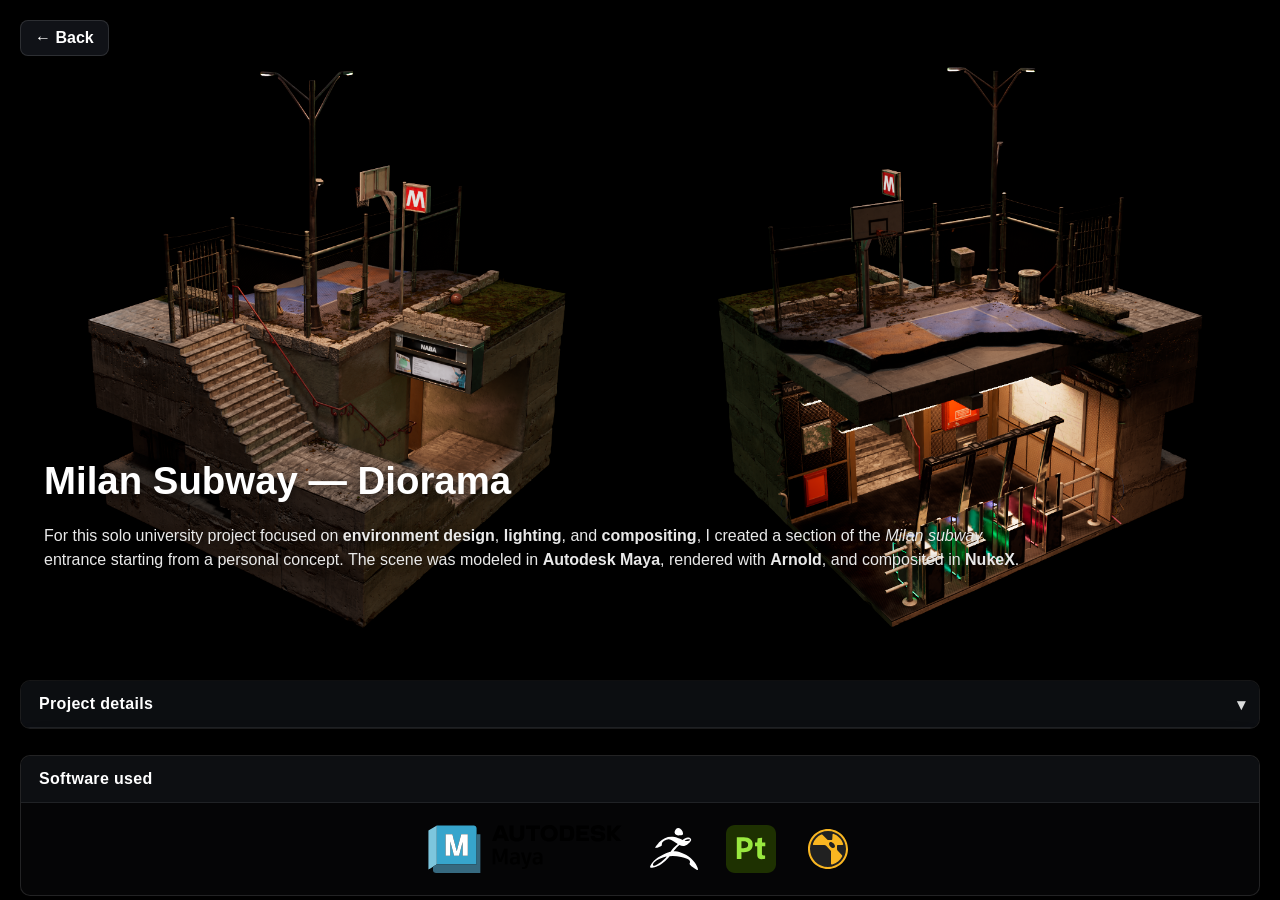
==== projects/metro/index.html @ 5e773b3a "Initial Upload" ====
<!DOCTYPE html>
<html lang="en">
<head>
<meta charset="UTF-8" />
<meta name="viewport" content="width=device-width,initial-scale=1" />
<title>Milan Subway – Diorama</title>
<style>
 html,body{height:100%}
  body{
    margin:0; color:#fff; font-family: Arial, sans-serif;
    display:flex; justify-content:center;
    background:#000;
  }

  .subtitle {
    font-size: 0.9em;        /* testo più piccolo */
    color: #777;             /* colore più tenue */
    margin-top: -5px;        /* avvicina al titolo */
    margin-bottom: 15px;     /* spazio sotto */
    font-style: italic;      /* facoltativo, corsivo */
  }

  /* ===== BACKGROUND IMAGE ===== */
  .bg-img{
    position:fixed; inset:0; z-index:-2;
    background:url('images/background.png') center/cover no-repeat;
    filter: brightness(1);
  }
  .bg-overlay{
    position:fixed; inset:0; z-index:-1;
    background:rgba(0,0,0,0.35);
  }

  /* ===== CONTAINER ===== */
  .container{
    width:100%; max-width:1280px; padding:0 20px 80px;
    background: transparent;
  }

  /* ===== HERO ===== */
  .hero{ position:relative; margin:32px 0 28px; overflow:visible; }
  .hero-media{ position:relative; }
  .hero-media img{
    width:100%; height:auto; display:block;
    /* drop-shadow che rispetta la trasparenza del PNG */
    filter: drop-shadow(0 30px 60px rgba(0,0,0,.75)) drop-shadow(0 8px 20px rgba(0,0,0,.55));
    border-radius: 8px;
  }
  .hero-overlay{
    position:absolute; inset:0;
    display:flex; flex-direction:column; justify-content:flex-end; gap:16px;
    padding:28px 24px 80px;
    pointer-events:none;
  }
  .main-title{
    margin:0 0 6px; font-size:2.4rem; line-height:1.1;
    text-shadow:0 2px 10px rgba(0,0,0,.6);
  }
  .intro{
    max-width:980px; margin:0;
    font-size:1rem; line-height:1.5;
    color:#e9e9e9; text-shadow:0 2px 8px rgba(0,0,0,.55);
  }

  /* ===== BACK BUTTON ===== */
  .back-btn{
    position:fixed; top:20px; left:20px; z-index:10;
    font-size:16px; font-weight:600; color:#fff;
    background:rgba(18,20,26,.92); padding:8px 14px; border-radius:8px;
    border:1px solid rgba(255,255,255,.12); text-decoration:none;
    box-shadow:0 4px 14px rgba(0,0,0,.35);
    transition:background .2s ease, color .2s ease;
  }
  .back-btn:hover{ background:#9ee7ff; color:#0b0c10; }

  /* Media entro il contenitore */
  *, *::before, *::after { box-sizing: border-box; }
  img, video, canvas, svg { max-width: 100%; height: auto; display: block; }

  /* Fai andare i media alla larghezza del foglio (container) */
  .figure { width: 100%; max-width: none; margin: 0; }
  .figure img { width: 100%; height: auto; }

  


  /* ===== PROJECT DETAILS ===== */
  .pd{
    margin: 28px 0 0;
    border:1px solid rgba(255,255,255,.12);
    border-radius: 10px;
    background: rgba(12,12,14,.45);
    overflow: hidden;
    box-shadow: 0 20px 50px rgba(0,0,0,.35);
  }
  .pd > summary{
    list-style: none;
    cursor: pointer;
    padding: 14px 18px;
    font-weight: 700;
    letter-spacing: .02em;
    background: rgba(18,20,26,.65);
    border-bottom:1px solid rgba(255,255,255,.08);
    position: relative;
  }
  .pd > summary::-webkit-details-marker{ display:none; }
  .pd > summary:after{
    content:"▾";
    position:absolute; right:14px; top:50%; transform:translateY(-50%);
    opacity:.85;
  }
  .pd[open] > summary:after{ content:"▴"; }
  .pd-content{ padding: 18px; display: grid; gap: 26px; }

  .pd-section h3{
    margin: 0 0 10px; font-size: 1.15rem;
    text-shadow:0 2px 8px rgba(0,0,0,.45);
  }
  .caption{
    margin:.35rem 0 0; font-size:.9rem; color:#d7d7da; opacity:.9;
  }

  /* ===== Before/After verticale (immagini SOVRAPPOSTE e FERME) ===== */
  .ba-wrap{
    --cut: 50%; /* percentuale da sinistra (0% = sopra tutta nascosta; 100% = tutta visibile) */
    position: relative;
    width: 100%;
    aspect-ratio: auto;
    border-radius: 8px;
    overflow: hidden;
    border:1px solid rgba(255,255,255,.12);
    box-shadow: 0 20px 50px rgba(0,0,0,.35);
    background:#000;
    touch-action: none; /* evita scroll mentre trascini su mobile */
    max-width: none; margin-inline: 0; /* Se vuoi limitare lo slider a 960px */
  }
  /* Immagini ferme, full-bleed, sovrapposte */
  .ba-img{
    position:absolute; inset:0;
    width:100%; height:100%;
    object-fit:cover; object-position:center;
  }
  /* Pannello superiore tagliato: mostra solo a destra della linea */
  .ba-top{
    position:absolute; inset:0;
    clip-path: polygon(var(--cut) 0, 100% 0, 100% 100%, var(--cut) 100%);
  }
  /* Linea/handle = SLIDER */
  .ba-handle{
    position:absolute; top:0; bottom:0; left:var(--cut);
    /* area cliccabile più larga, linea al centro */
    width: 28px; margin-left: -14px;
    cursor: col-resize; z-index:3;
  }
  /* linea visiva al centro dell’area cliccabile */
  .ba-handle::before{
    content:""; position:absolute; top:0; bottom:0; left:50%;
    transform: translateX(-50%);
    width:2px; background: #41ffb3;
    box-shadow: 0 0 10px #149964;
  }
  /* piccoli “grip” per feedback (opzionale) */
  .ba-handle::after{
    content:""; position:absolute; top:50%; left:50%;
    transform: translate(-50%,-50%);
    width:22px; height:22px; border-radius:50%;
    background: #149964;
    border:1px solid #41ffb3;
    box-shadow: 0 0 14px #41ffb3;
    pointer-events: none;
  }

  /* Video NON croppato, full-width del foglio */
  .video-wrap{
    position: relative;
    width: 100%;
    /* rimuovo l'aspect-ratio fisso */
    aspect-ratio: auto;             /* <-- override del 16/9 */
    border-radius: 8px;
    overflow: hidden;
    border:1px solid rgba(255,255,255,.12);
    box-shadow: 0 20px 50px rgba(0,0,0,.35);
    background:#000;
  }

  .video-wrap video{
    /* niente absolute, niente inset, niente height:100% */
    position: static;
    display: block;
    width: 100%;      /* = larghezza foglio (container) */
    height: auto;     /* mantiene il ratio reale, nessun crop */
    object-fit: contain; /* (ridondante con height:auto, ma ok) */
    background:#000;  /* bande pulite se serve */
  }

  .divider{ width:100%; height:1px; background: rgba(255,255,255,.12); margin: 28px 0; }

  /* ——— Box statico stile "Project details" ——— */
  .pd-box{
    margin: 26px 0 80px;
    border:1px solid rgba(255,255,255,.12);
    border-radius:10px;
    background: rgba(12,12,14,.45);
    overflow:hidden;
    box-shadow:0 20px 50px rgba(0,0,0,.35);
    backdrop-filter: blur(4px);
  }
  .pd-box-header h3{
    padding:14px 18px;
    font-size: 1rem;
    font-weight:700;
    letter-spacing:.02em;
    background: rgba(18,20,26,.65);
    border-bottom:1px solid rgba(255,255,255,.08);
  }
  .pd-box-content{
    padding:18px;
  }

  /* ——— Loghi centrati, nessun effetto ——— */
  .software-logos{
    display:flex; justify-content:center; align-items:center;
    gap:28px; flex-wrap:wrap; padding:4px 0;
  }
  .software-logos img{
    height:48px; width:auto; display:block;
    border:0; box-shadow:none; background:transparent;
    filter:none; transition:none; user-select:none; -webkit-user-drag:none;
  }

</style>
</head>
<body>

<a href="../../portfolio.html" class="back-btn">← Back</a>

<div class="container">
  <!-- HERO -->
  <header class="hero" id="hero">
    <div class="hero-media">
      <!-- Header image (orizzontale, con ombra aderente) -->
      <img src="images/header-image.png" alt="Milan Metro – Diorama header image" />
    </div>

    <!-- Overlay testi -->
    <div class="hero-overlay">
      <h1 class="main-title">Milan Subway — Diorama</h1>
      <p class="intro">
        For this solo university project focused on <strong>environment design</strong>, <strong>lighting</strong>, and <strong>compositing</strong>, I created a section of the <em>Milan subway</em> entrance starting from a personal concept.
        The scene was modeled in <strong>Autodesk Maya</strong>, rendered with <strong>Arnold</strong>, and composited in <strong>NukeX</strong>.
      </p>

    </div>
  </header>
  <!-- PROJECT DETAILS (chiuso di default) -->
  <details class="pd">
     <summary>Project details</summary>
    <div class="pd-content">

      <!-- Concept & References -->
      <section class="pd-section" id="concept & references">
         <h3>References</h3>
         <figure class="figure">
         <img src="images/reference.png">
        </figure>
      </section>

      <div class="divider"></div>

      <!-- Turntable -->
      <section class="pd-section" id="turntable">
        <h3>Turntable (360°)</h3>
        <p class="subtitle">
          Stages shown (in order): AO → Wireframe + AO → Beauty → Comp.
        </p>
        <div class="video-wrap">
          <!-- <video src="images/turntable.mp4" controls preload="metadata"></video> -->
          <video src="images/turntable.mp4" controls preload="metadata"></video>
        </div>
      </section>

    </div>
  </details> <!-- fine Project details -->
  

  <!-- (Qui potrai aggiungere altre sezioni come References, Blockout, Assets, ecc.) -->
  <div class="divider-full"></div>

  <section class="pd-box" id="software" role="region" aria-labelledby="software-title">
      <div class="pd-box-header">
        <h3 id="software-title" style="margin:0;">Software used</h3>
      </div>
      <div class="pd-box-content">
        <div class="software-logos">
          <img src="images/logos/maya.svg" alt="Autodesk Maya">
          <img src="images/logos/zbrush.svg" alt="Maxon ZBrush" style="filter: brightness(0) invert(1);">
          <img src="images/logos/substance.svg" alt="Substance Painter">
          <img src="images/logos/nuke.svg" alt="Nuke X">
          <!-- aggiungi altri loghi se vuoi -->
        </div>
      </div>
    </section>

  </div>

  <script>
    // Slider = la linea (handle). Immagini ferme; cambiamo solo il "taglio" con --cut.
    document.querySelectorAll('[data-ba]').forEach((wrap)=>{
      const topPanel = wrap.querySelector('.ba-top');
      const handle   = wrap.querySelector('.ba-handle');

      let cut = 50; // 0..100
      const apply = () => {
        wrap.style.setProperty('--cut', cut + '%');
        handle.setAttribute('aria-valuenow', String(Math.round(cut)));
      };
      apply();

      // Funzione per aggiornare il cut in base a una X
      const setFromClientX = (clientX) => {
        const rect = wrap.getBoundingClientRect();
        let pct = ((clientX - rect.left) / rect.width) * 100;
        pct = Math.max(0, Math.min(100, pct));
        cut = pct;
        apply();
      };

      // Pointer Events (mouse + touch + pen)
      let dragging = false;

      handle.addEventListener('pointerdown', (e)=>{
        dragging = true;
        handle.setPointerCapture(e.pointerId);
        setFromClientX(e.clientX);
        e.preventDefault();
      });

      handle.addEventListener('pointermove', (e)=>{
        if(!dragging) return;
        setFromClientX(e.clientX);
        e.preventDefault();
      });

      const endDrag = (e)=>{
        if(!dragging) return;
        dragging = false;
        try { handle.releasePointerCapture(e.pointerId); } catch {}
      };
      handle.addEventListener('pointerup', endDrag);
      handle.addEventListener('pointercancel', endDrag);
      document.addEventListener('pointerup', endDrag); // safety fuori area

      const probeImg = wrap.querySelector('.ba-top img') || wrap.querySelector('img');
      const setAR = ()=>{
        if (probeImg.naturalWidth && probeImg.naturalHeight) {
          wrap.style.aspectRatio = `${probeImg.naturalWidth} / ${probeImg.naturalHeight}`;
        }
      };
      if (probeImg.complete) setAR();
      else probeImg.addEventListener('load', setAR);
    });
  </script>
</body>
</html>
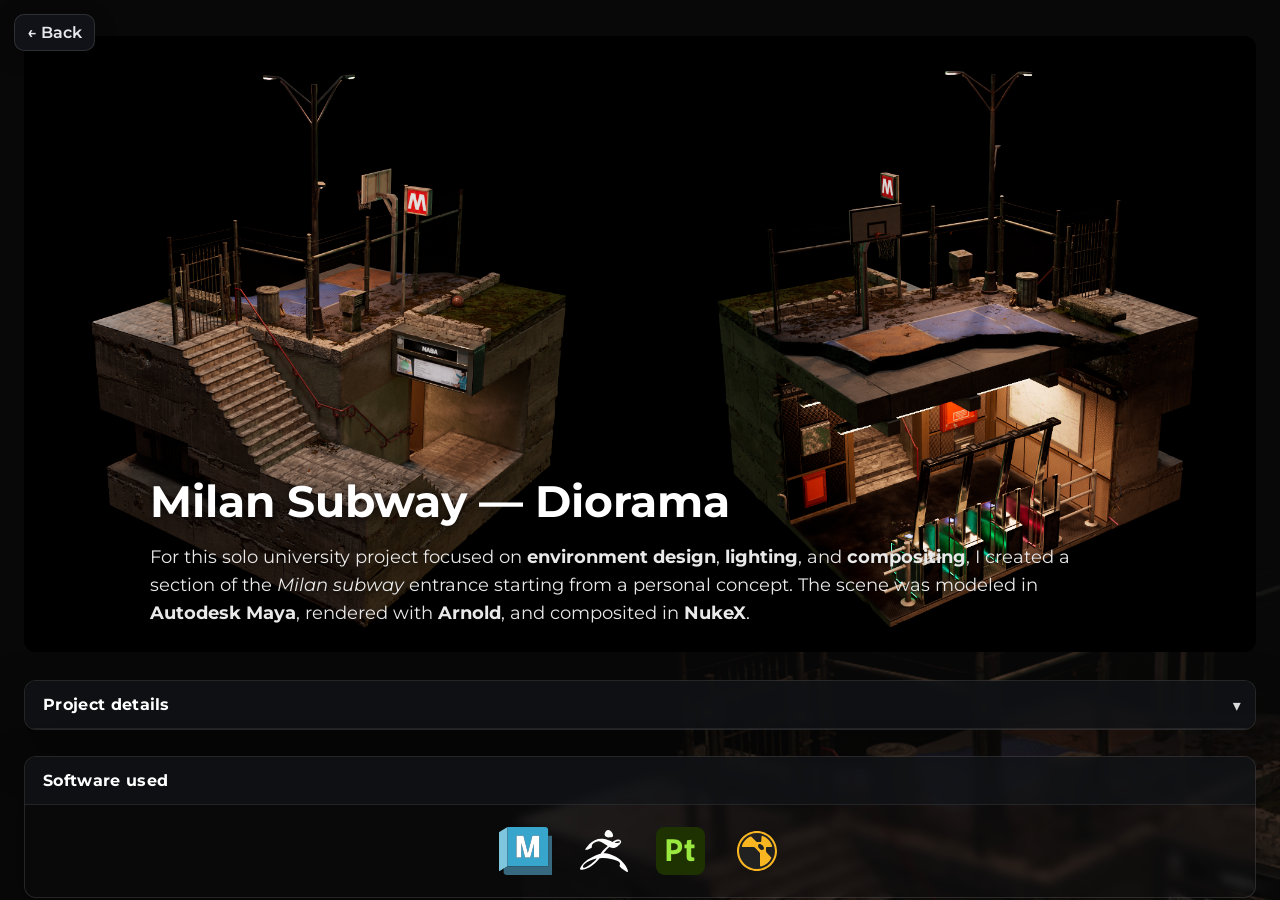
==== commit 498ba50b: "site upgrade" ====
--- a/projects/metro/index.html
+++ b/projects/metro/index.html
@@ -1,294 +1,267 @@
 <!DOCTYPE html>
 <html lang="en">
 <head>
-<meta charset="UTF-8" />
-<meta name="viewport" content="width=device-width,initial-scale=1" />
-<title>Milan Subway – Diorama</title>
-<style>
- html,body{height:100%}
-  body{
-    margin:0; color:#fff; font-family: Arial, sans-serif;
-    display:flex; justify-content:center;
-    background:#000;
-  }
-
-  .subtitle {
-    font-size: 0.9em;        /* testo più piccolo */
-    color: #777;             /* colore più tenue */
-    margin-top: -5px;        /* avvicina al titolo */
-    margin-bottom: 15px;     /* spazio sotto */
-    font-style: italic;      /* facoltativo, corsivo */
-  }
-
-  /* ===== BACKGROUND IMAGE ===== */
-  .bg-img{
-    position:fixed; inset:0; z-index:-2;
-    background:url('images/background.png') center/cover no-repeat;
-    filter: brightness(1);
-  }
-  .bg-overlay{
-    position:fixed; inset:0; z-index:-1;
-    background:rgba(0,0,0,0.35);
-  }
-
-  /* ===== CONTAINER ===== */
-  .container{
-    width:100%; max-width:1280px; padding:0 20px 80px;
-    background: transparent;
-  }
-
-  /* ===== HERO ===== */
-  .hero{ position:relative; margin:32px 0 28px; overflow:visible; }
-  .hero-media{ position:relative; }
-  .hero-media img{
-    width:100%; height:auto; display:block;
-    /* drop-shadow che rispetta la trasparenza del PNG */
-    filter: drop-shadow(0 30px 60px rgba(0,0,0,.75)) drop-shadow(0 8px 20px rgba(0,0,0,.55));
-    border-radius: 8px;
-  }
-  .hero-overlay{
-    position:absolute; inset:0;
-    display:flex; flex-direction:column; justify-content:flex-end; gap:16px;
-    padding:28px 24px 80px;
-    pointer-events:none;
-  }
-  .main-title{
-    margin:0 0 6px; font-size:2.4rem; line-height:1.1;
-    text-shadow:0 2px 10px rgba(0,0,0,.6);
-  }
-  .intro{
-    max-width:980px; margin:0;
-    font-size:1rem; line-height:1.5;
-    color:#e9e9e9; text-shadow:0 2px 8px rgba(0,0,0,.55);
-  }
-
-  /* ===== BACK BUTTON ===== */
-  .back-btn{
-    position:fixed; top:20px; left:20px; z-index:10;
-    font-size:16px; font-weight:600; color:#fff;
-    background:rgba(18,20,26,.92); padding:8px 14px; border-radius:8px;
-    border:1px solid rgba(255,255,255,.12); text-decoration:none;
-    box-shadow:0 4px 14px rgba(0,0,0,.35);
-    transition:background .2s ease, color .2s ease;
-  }
-  .back-btn:hover{ background:#9ee7ff; color:#0b0c10; }
-
-  /* Media entro il contenitore */
-  *, *::before, *::after { box-sizing: border-box; }
-  img, video, canvas, svg { max-width: 100%; height: auto; display: block; }
-
-  /* Fai andare i media alla larghezza del foglio (container) */
-  .figure { width: 100%; max-width: none; margin: 0; }
-  .figure img { width: 100%; height: auto; }
-
-  
-
-
-  /* ===== PROJECT DETAILS ===== */
-  .pd{
-    margin: 28px 0 0;
-    border:1px solid rgba(255,255,255,.12);
-    border-radius: 10px;
-    background: rgba(12,12,14,.45);
-    overflow: hidden;
-    box-shadow: 0 20px 50px rgba(0,0,0,.35);
-  }
-  .pd > summary{
-    list-style: none;
-    cursor: pointer;
-    padding: 14px 18px;
-    font-weight: 700;
-    letter-spacing: .02em;
-    background: rgba(18,20,26,.65);
-    border-bottom:1px solid rgba(255,255,255,.08);
-    position: relative;
-  }
-  .pd > summary::-webkit-details-marker{ display:none; }
-  .pd > summary:after{
-    content:"▾";
-    position:absolute; right:14px; top:50%; transform:translateY(-50%);
-    opacity:.85;
-  }
-  .pd[open] > summary:after{ content:"▴"; }
-  .pd-content{ padding: 18px; display: grid; gap: 26px; }
-
-  .pd-section h3{
-    margin: 0 0 10px; font-size: 1.15rem;
-    text-shadow:0 2px 8px rgba(0,0,0,.45);
-  }
-  .caption{
-    margin:.35rem 0 0; font-size:.9rem; color:#d7d7da; opacity:.9;
-  }
-
-  /* ===== Before/After verticale (immagini SOVRAPPOSTE e FERME) ===== */
-  .ba-wrap{
-    --cut: 50%; /* percentuale da sinistra (0% = sopra tutta nascosta; 100% = tutta visibile) */
-    position: relative;
-    width: 100%;
-    aspect-ratio: auto;
-    border-radius: 8px;
-    overflow: hidden;
-    border:1px solid rgba(255,255,255,.12);
-    box-shadow: 0 20px 50px rgba(0,0,0,.35);
-    background:#000;
-    touch-action: none; /* evita scroll mentre trascini su mobile */
-    max-width: none; margin-inline: 0; /* Se vuoi limitare lo slider a 960px */
-  }
-  /* Immagini ferme, full-bleed, sovrapposte */
-  .ba-img{
-    position:absolute; inset:0;
-    width:100%; height:100%;
-    object-fit:cover; object-position:center;
-  }
-  /* Pannello superiore tagliato: mostra solo a destra della linea */
-  .ba-top{
-    position:absolute; inset:0;
-    clip-path: polygon(var(--cut) 0, 100% 0, 100% 100%, var(--cut) 100%);
-  }
-  /* Linea/handle = SLIDER */
-  .ba-handle{
-    position:absolute; top:0; bottom:0; left:var(--cut);
-    /* area cliccabile più larga, linea al centro */
-    width: 28px; margin-left: -14px;
-    cursor: col-resize; z-index:3;
-  }
-  /* linea visiva al centro dell’area cliccabile */
-  .ba-handle::before{
-    content:""; position:absolute; top:0; bottom:0; left:50%;
-    transform: translateX(-50%);
-    width:2px; background: #41ffb3;
-    box-shadow: 0 0 10px #149964;
-  }
-  /* piccoli “grip” per feedback (opzionale) */
-  .ba-handle::after{
-    content:""; position:absolute; top:50%; left:50%;
-    transform: translate(-50%,-50%);
-    width:22px; height:22px; border-radius:50%;
-    background: #149964;
-    border:1px solid #41ffb3;
-    box-shadow: 0 0 14px #41ffb3;
-    pointer-events: none;
-  }
-
-  /* Video NON croppato, full-width del foglio */
-  .video-wrap{
-    position: relative;
-    width: 100%;
-    /* rimuovo l'aspect-ratio fisso */
-    aspect-ratio: auto;             /* <-- override del 16/9 */
-    border-radius: 8px;
-    overflow: hidden;
-    border:1px solid rgba(255,255,255,.12);
-    box-shadow: 0 20px 50px rgba(0,0,0,.35);
-    background:#000;
-  }
-
-  .video-wrap video{
-    /* niente absolute, niente inset, niente height:100% */
-    position: static;
-    display: block;
-    width: 100%;      /* = larghezza foglio (container) */
-    height: auto;     /* mantiene il ratio reale, nessun crop */
-    object-fit: contain; /* (ridondante con height:auto, ma ok) */
-    background:#000;  /* bande pulite se serve */
-  }
-
-  .divider{ width:100%; height:1px; background: rgba(255,255,255,.12); margin: 28px 0; }
-
-  /* ——— Box statico stile "Project details" ——— */
-  .pd-box{
-    margin: 26px 0 80px;
-    border:1px solid rgba(255,255,255,.12);
-    border-radius:10px;
-    background: rgba(12,12,14,.45);
-    overflow:hidden;
-    box-shadow:0 20px 50px rgba(0,0,0,.35);
-    backdrop-filter: blur(4px);
-  }
-  .pd-box-header h3{
-    padding:14px 18px;
-    font-size: 1rem;
-    font-weight:700;
-    letter-spacing:.02em;
-    background: rgba(18,20,26,.65);
-    border-bottom:1px solid rgba(255,255,255,.08);
-  }
-  .pd-box-content{
-    padding:18px;
-  }
-
-  /* ——— Loghi centrati, nessun effetto ——— */
-  .software-logos{
-    display:flex; justify-content:center; align-items:center;
-    gap:28px; flex-wrap:wrap; padding:4px 0;
-  }
-  .software-logos img{
-    height:48px; width:auto; display:block;
-    border:0; box-shadow:none; background:transparent;
-    filter:none; transition:none; user-select:none; -webkit-user-drag:none;
-  }
-
-</style>
+  <meta charset="UTF-8" />
+  <meta name="viewport" content="width=device-width,initial-scale=1" />
+  <title>Milan Subway – Diorama</title>
+
+  <!-- Canonical & SEO -->
+  <link rel="canonical" href="https://gabrieledallari.art/">
+  <meta name="description" content="3D Artist — Environment & Technical Art. Portfolio e showreel.">
+
+  <!-- Open Graph -->
+  <meta property="og:type" content="website">
+  <meta property="og:title" content="Gabriele Dallari — 3D Artist">
+  <meta property="og:description" content="Environment & Technical Art. Portfolio e showreel.">
+  <meta property="og:image" content="https://gabrieledallari.art/images/og/home.jpg">
+  <meta property="og:url" content="https://gabrieledallari.art/">
+
+  <!-- Twitter -->
+  <meta name="twitter:card" content="summary_large_image">
+
+  <!-- Font (Montserrat) -->
+  <link rel="preconnect" href="https://fonts.googleapis.com">
+  <link rel="preconnect" href="https://fonts.gstatic.com" crossorigin>
+  <link href="https://fonts.googleapis.com/css2?family=Montserrat:wght@400;600;700&display=swap" rel="stylesheet">
+
+  <style>
+    :root{
+      --page-max: 1280px;
+      --pad-x: clamp(12px, 3.2vw, 24px);
+      --pad-b: clamp(48px, 7.5vh, 90px);
+      --radius: 12px;
+
+      --title-min: 24px;
+      --title-max: 44px;
+      --copy-min: 14px;
+      --copy-max: 18px;
+
+      /* 👇 fallback del “pezzo nero” sotto l’header se JS non gira */
+      --heroPadFallback: clamp(24px, 8vh, 100px);
+    }
+
+    /* ===== RESET & BASE ===== */
+    *,*::before,*::after{ box-sizing:border-box }
+    html,body{ height:100% }
+    body{
+      margin:0; color:#fff;
+      font-family:"Montserrat", system-ui, -apple-system, Segoe UI, Roboto, Arial, sans-serif;
+      display:flex; justify-content:center;
+      background:#000;
+    }
+
+    /* ===== BACKGROUND ===== */
+    .bg-img{ position:fixed; inset:0; z-index:-2;
+      background:url('images/background.png') center/cover no-repeat; }
+    .bg-overlay{ position:fixed; inset:0; z-index:-1; background:rgba(0,0,0,.35) }
+
+    /* ===== CONTAINER ===== */
+    .container{
+      width:100%;
+      max-width:var(--page-max);
+      padding: 0 var(--pad-x) var(--pad-b);
+      background:transparent;
+    }
+
+    /* ===== BACK BUTTON ===== */
+    .back-btn{
+      position:fixed; top:calc(14px + env(safe-area-inset-top)); left:calc(14px + env(safe-area-inset-left)); z-index:1000;
+      display:inline-flex; align-items:center; gap:8px;
+      padding:8px 12px; border-radius:10px;
+      background: rgba(18,20,26,.92);
+      border:1px solid rgba(255,255,255,.12);
+      color:#e9e9ef; text-decoration:none; font-weight:600;
+      box-shadow:0 6px 20px rgba(0,0,0,.35);
+      transition:background .18s ease, color .18s ease, transform .12s ease;
+    }
+    .back-btn:hover{ background:#9ee7ff; color:#0b0c10; transform:translateY(-1px); }
+
+    /* ===== HERO ===== */
+    .hero{ position:relative; margin: clamp(20px, 6vh, 36px) 0 28px; }
+    .hero-media{
+      position:relative;
+      /* 👇 estensione nera sotto (letterbox) */
+      padding-bottom: var(--heroPad, var(--heroPadFallback));
+      background:#000;
+      border-radius: var(--radius);
+      overflow:hidden;
+    }
+    .hero-media img{
+      width:100%; height:auto; display:block;
+      border-radius: var(--radius);
+      /* ombra che rispetta il PNG */
+      filter: drop-shadow(0 30px 60px rgba(0,0,0,.75)) drop-shadow(0 8px 20px rgba(0,0,0,.55));
+    }
+
+    .hero-overlay{
+      position:absolute; inset:0;
+      display:flex; flex-direction:column; justify-content:flex-end;
+      padding: clamp(12px, 3.4vw, 24px);
+      pointer-events:none;
+    }
+    .overlay-inner{
+      width:100%;
+      max-width:min(980px, 96%);
+      margin:0 auto;
+      display:flex; flex-direction:column; gap:12px;
+      pointer-events:auto;
+    }
+
+    .main-title{
+      margin:0 0 6px;
+      font-size: clamp(var(--title-min), 4.2vw, var(--title-max));
+      line-height:1.12; font-weight:700;
+      text-shadow:0 2px 10px rgba(0,0,0,.6);
+    }
+    .intro{
+      margin:0;
+      font-size: clamp(var(--copy-min), 1.9vw, var(--copy-max));
+      line-height:1.55; color:#e9e9e9;
+      text-shadow:0 2px 8px rgba(0,0,0,.55);
+    }
+    .subtitle{
+      font-size: clamp(12px, 1.5vw, 14px);
+      color:#bdbdc2; margin-top:-4px; margin-bottom:12px; font-style:italic;
+    }
+
+    /* Migliora leggibilità su schermi stretti */
+    @media (max-width: 640px){
+      .hero-overlay{
+        padding: clamp(10px, 3vw, 16px);
+        background: linear-gradient(to bottom, rgba(0,0,0,0) 40%, rgba(0,0,0,.35) 70%, rgba(0,0,0,.55) 100%);
+        border-radius: var(--radius);
+      }
+    }
+
+    /* ===== MEDIA GENERICI ===== */
+    img, video{ max-width:100%; height:auto; display:block }
+    .figure{ width:100%; margin:0 }
+    .figure img{ width:100%; height:auto }
+
+    /* ===== DETAILS (accordion) ===== */
+    .pd{
+      margin: 28px 0 0;
+      border:1px solid rgba(255,255,255,.12);
+      border-radius: var(--radius);
+      background: rgba(12,12,14,.45);
+      overflow: hidden;
+      box-shadow: 0 20px 50px rgba(0,0,0,.35);
+      backdrop-filter: blur(4px);
+    }
+    .pd > summary{
+      list-style:none; cursor:pointer;
+      padding: 14px 18px; font-weight:700; letter-spacing:.02em;
+      background: rgba(18,20,26,.65);
+      border-bottom:1px solid rgba(255,255,255,.08);
+      position:relative;
+    }
+    .pd > summary::-webkit-details-marker{ display:none }
+    .pd > summary:after{
+      content:"▾"; position:absolute; right:14px; top:50%; transform:translateY(-50%); opacity:.85;
+    }
+    .pd[open] > summary:after{ content:"▴" }
+    .pd-content{ padding: clamp(12px, 2.8vw, 18px); display:grid; gap: clamp(16px, 3vw, 26px) }
+
+    .pd-section h3{
+      margin:0 0 8px; font-size: clamp(16px, 2.2vw, 18px);
+      text-shadow:0 2px 8px rgba(0,0,0,.45);
+    }
+    .caption{ margin:.35rem 0 0; font-size:.9rem; color:#d7d7da; opacity:.9 }
+
+    .divider{ width:100%; height:1px; background: rgba(255,255,255,.12); margin: clamp(18px, 4vw, 28px) 0 }
+
+    /* ===== VIDEO FULL-WIDTH, NO CROP ===== */
+    .video-wrap{
+      position:relative; width:100%;
+      border-radius: var(--radius);
+      overflow:hidden;
+      border:1px solid rgba(255,255,255,.12);
+      box-shadow:0 20px 50px rgba(0,0,0,.35);
+      background:#000;
+    }
+    .video-wrap video{
+      display:block; width:100%; height:auto; object-fit:contain; background:#000;
+    }
+
+    /* ===== BOX “SOFTWARE USED” ===== */
+    .pd-box{
+      margin: 26px 0 80px;
+      border:1px solid rgba(255,255,255,.12);
+      border-radius: var(--radius);
+      background: rgba(12,12,14,.45);
+      overflow:hidden;
+      box-shadow:0 20px 50px rgba(0,0,0,.35);
+      backdrop-filter: blur(4px);
+    }
+    .pd-box-header h3{
+      margin:0; padding:14px 18px; font-size: clamp(14px, 1.8vw, 16px); font-weight:700; letter-spacing:.02em;
+      background: rgba(18,20,26,.65);
+      border-bottom:1px solid rgba(255,255,255,.08);
+    }
+    .pd-box-content{ padding: clamp(12px, 2.8vw, 18px) }
+
+    .software-logos{
+      display:flex; justify-content:center; align-items:center; gap: clamp(16px, 3.2vw, 28px); flex-wrap:wrap; padding:4px 0;
+    }
+    .software-logos img{
+      height: clamp(36px, 4vw, 48px); width:auto; display:block; user-select:none; -webkit-user-drag:none;
+      filter: none;
+    }
+  </style>
 </head>
+
 <body>
-
-<a href="../../portfolio.html" class="back-btn">← Back</a>
-
-<div class="container">
-  <!-- HERO -->
-  <header class="hero" id="hero">
-    <div class="hero-media">
-      <!-- Header image (orizzontale, con ombra aderente) -->
-      <img src="images/header-image.png" alt="Milan Metro – Diorama header image" />
-    </div>
-
-    <!-- Overlay testi -->
-    <div class="hero-overlay">
-      <h1 class="main-title">Milan Subway — Diorama</h1>
-      <p class="intro">
-        For this solo university project focused on <strong>environment design</strong>, <strong>lighting</strong>, and <strong>compositing</strong>, I created a section of the <em>Milan subway</em> entrance starting from a personal concept.
-        The scene was modeled in <strong>Autodesk Maya</strong>, rendered with <strong>Arnold</strong>, and composited in <strong>NukeX</strong>.
-      </p>
-
-    </div>
-  </header>
-  <!-- PROJECT DETAILS (chiuso di default) -->
-  <details class="pd">
-     <summary>Project details</summary>
-    <div class="pd-content">
-
-      <!-- Concept & References -->
-      <section class="pd-section" id="concept & references">
-         <h3>References</h3>
-         <figure class="figure">
-         <img src="images/reference.png">
-        </figure>
-      </section>
-
-      <div class="divider"></div>
-
-      <!-- Turntable -->
-      <section class="pd-section" id="turntable">
-        <h3>Turntable (360°)</h3>
-        <p class="subtitle">
-          Stages shown (in order): AO → Wireframe + AO → Beauty → Comp.
-        </p>
-        <div class="video-wrap">
-          <!-- <video src="images/turntable.mp4" controls preload="metadata"></video> -->
-          <video src="images/turntable.mp4" controls preload="metadata"></video>
+  <div class="bg-img"></div>
+  <div class="bg-overlay"></div>
+
+  <a href="../../portfolio.html" class="back-btn">← Back</a>
+
+  <div class="container">
+    <!-- HERO -->
+    <header class="hero" id="hero">
+      <div class="hero-media" id="heroMedia">
+        <img src="images/header-image.png" alt="Milan Metro — Diorama header image" />
+      </div>
+
+      <!-- Overlay testi -->
+      <div class="hero-overlay">
+        <div class="overlay-inner" id="overlayContent">
+          <h1 class="main-title">Milan Subway — Diorama</h1>
+          <p class="intro">
+            For this solo university project focused on <strong>environment design</strong>, <strong>lighting</strong>, and <strong>compositing</strong>, I created a section of the <em>Milan subway</em> entrance starting from a personal concept.
+            The scene was modeled in <strong>Autodesk Maya</strong>, rendered with <strong>Arnold</strong>, and composited in <strong>NukeX</strong>.
+          </p>
         </div>
-      </section>
-
-    </div>
-  </details> <!-- fine Project details -->
-  
-
-  <!-- (Qui potrai aggiungere altre sezioni come References, Blockout, Assets, ecc.) -->
-  <div class="divider-full"></div>
-
-  <section class="pd-box" id="software" role="region" aria-labelledby="software-title">
+      </div>
+    </header>
+
+    <!-- PROJECT DETAILS -->
+    <details class="pd">
+      <summary>Project details</summary>
+      <div class="pd-content">
+        <section class="pd-section" id="concept-references">
+          <h3>References</h3>
+          <figure class="figure">
+            <img src="images/reference.png" alt="Reference board">
+          </figure>
+        </section>
+
+        <div class="divider"></div>
+
+        <section class="pd-section" id="turntable">
+          <h3>Turntable (360°)</h3>
+          <p class="subtitle">Stages shown (in order): AO → Wireframe + AO → Beauty → Comp.</p>
+          <div class="video-wrap">
+            <video src="images/turntable.mp4" controls preload="metadata"></video>
+          </div>
+        </section>
+      </div>
+    </details>
+
+    <!-- SOFTWARE USED -->
+    <section class="pd-box" id="software" role="region" aria-labelledby="software-title">
       <div class="pd-box-header">
-        <h3 id="software-title" style="margin:0;">Software used</h3>
+        <h3 id="software-title">Software used</h3>
       </div>
       <div class="pd-box-content">
         <div class="software-logos">
@@ -296,69 +269,35 @@
           <img src="images/logos/zbrush.svg" alt="Maxon ZBrush" style="filter: brightness(0) invert(1);">
           <img src="images/logos/substance.svg" alt="Substance Painter">
           <img src="images/logos/nuke.svg" alt="Nuke X">
-          <!-- aggiungi altri loghi se vuoi -->
         </div>
       </div>
     </section>
-
   </div>
 
   <script>
-    // Slider = la linea (handle). Immagini ferme; cambiamo solo il "taglio" con --cut.
-    document.querySelectorAll('[data-ba]').forEach((wrap)=>{
-      const topPanel = wrap.querySelector('.ba-top');
-      const handle   = wrap.querySelector('.ba-handle');
-
-      let cut = 50; // 0..100
-      const apply = () => {
-        wrap.style.setProperty('--cut', cut + '%');
-        handle.setAttribute('aria-valuenow', String(Math.round(cut)));
-      };
-      apply();
-
-      // Funzione per aggiornare il cut in base a una X
-      const setFromClientX = (clientX) => {
-        const rect = wrap.getBoundingClientRect();
-        let pct = ((clientX - rect.left) / rect.width) * 100;
-        pct = Math.max(0, Math.min(100, pct));
-        cut = pct;
-        apply();
-      };
-
-      // Pointer Events (mouse + touch + pen)
-      let dragging = false;
-
-      handle.addEventListener('pointerdown', (e)=>{
-        dragging = true;
-        handle.setPointerCapture(e.pointerId);
-        setFromClientX(e.clientX);
-        e.preventDefault();
-      });
-
-      handle.addEventListener('pointermove', (e)=>{
-        if(!dragging) return;
-        setFromClientX(e.clientX);
-        e.preventDefault();
-      });
-
-      const endDrag = (e)=>{
-        if(!dragging) return;
-        dragging = false;
-        try { handle.releasePointerCapture(e.pointerId); } catch {}
-      };
-      handle.addEventListener('pointerup', endDrag);
-      handle.addEventListener('pointercancel', endDrag);
-      document.addEventListener('pointerup', endDrag); // safety fuori area
-
-      const probeImg = wrap.querySelector('.ba-top img') || wrap.querySelector('img');
-      const setAR = ()=>{
-        if (probeImg.naturalWidth && probeImg.naturalHeight) {
-          wrap.style.aspectRatio = `${probeImg.naturalWidth} / ${probeImg.naturalHeight}`;
-        }
-      };
-      if (probeImg.complete) setAR();
-      else probeImg.addEventListener('load', setAR);
-    });
+    // ===== Letterbox inferiore dinamico della HERO (come Swamp / The Golden Fall)
+    function adjustHeroPad(){
+      const media = document.getElementById('heroMedia');
+      const content = document.getElementById('overlayContent');
+      if(!media || !content) return;
+
+      // quando lo schermo è "portrait" (stretto/alto) estende la fascia nera
+      const portrait = window.innerHeight > window.innerWidth;
+      let pad = 0;
+      if (portrait) {
+        const contentH = content.getBoundingClientRect().height; // titolo + testo
+        const extra = 8;                                 // un filo di respiro
+        const maxPad = Math.floor(window.innerHeight * 0.36);
+        const minPad = 24;
+        pad = Math.max(minPad, Math.min(maxPad, Math.ceil(contentH + extra)));
+      }
+      media.style.setProperty('--heroPad', pad + 'px');
+    }
+
+    window.addEventListener('load', adjustHeroPad);
+    window.addEventListener('resize', adjustHeroPad, {passive:true});
+    window.addEventListener('orientationchange', adjustHeroPad);
+    if (document.fonts && document.fonts.ready) { document.fonts.ready.then(adjustHeroPad); }
   </script>
 </body>
-</html>+</html>
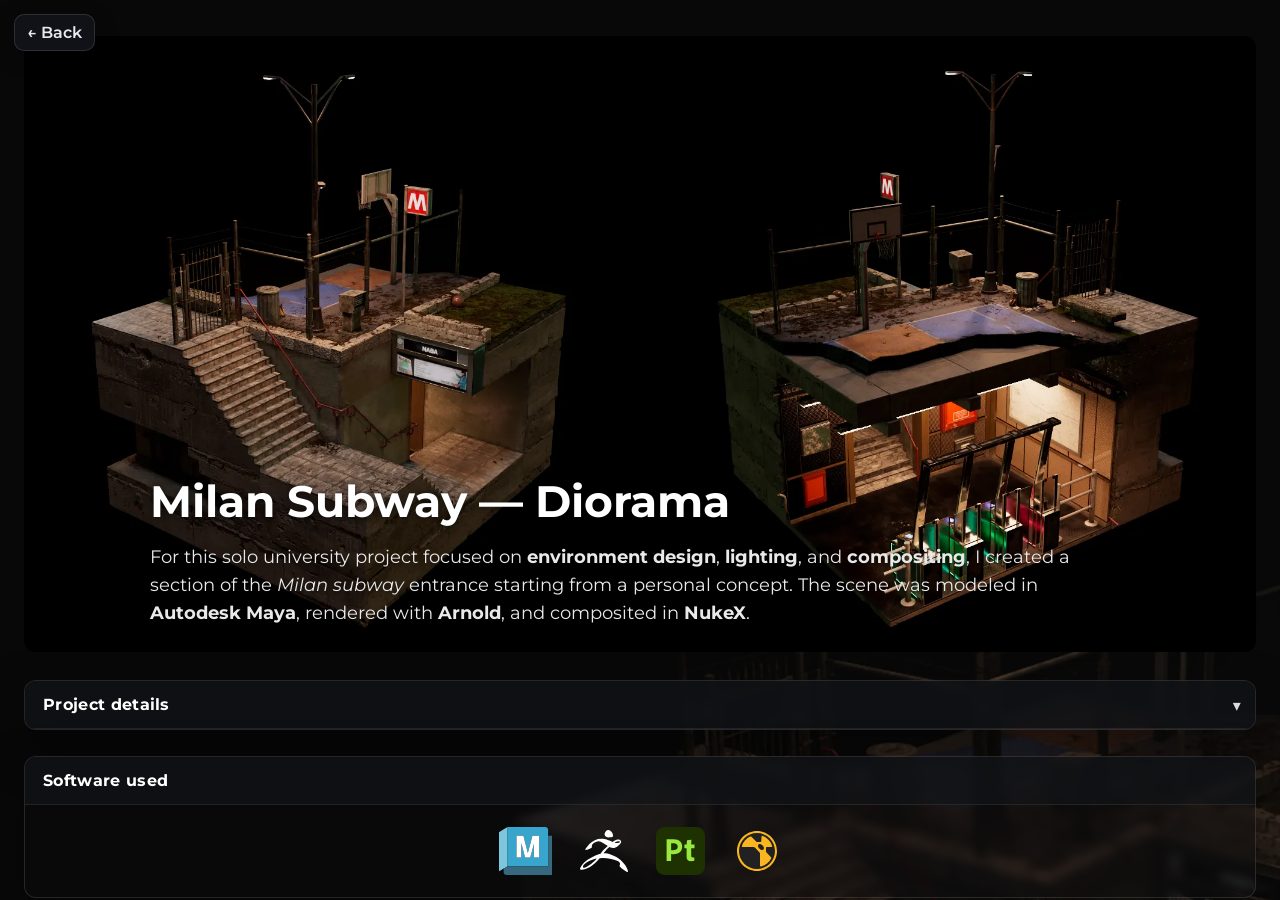
==== commit 22222b4f: "aggiunto immagini webp per altri progetti" ====
--- a/projects/metro/index.html
+++ b/projects/metro/index.html
@@ -52,7 +52,7 @@
 
     /* ===== BACKGROUND ===== */
     .bg-img{ position:fixed; inset:0; z-index:-2;
-      background:url('images/background.png') center/cover no-repeat; }
+      background:url('images/background.webp') center/cover no-repeat; }
     .bg-overlay{ position:fixed; inset:0; z-index:-1; background:rgba(0,0,0,.35) }
 
     /* ===== CONTAINER ===== */
@@ -220,7 +220,7 @@
     <!-- HERO -->
     <header class="hero" id="hero">
       <div class="hero-media" id="heroMedia">
-        <img src="images/header-image.png" alt="Milan Metro — Diorama header image" />
+        <img src="images/header-image.webp" alt="Milan Metro — Diorama header image" />
       </div>
 
       <!-- Overlay testi -->
@@ -242,7 +242,7 @@
         <section class="pd-section" id="concept-references">
           <h3>References</h3>
           <figure class="figure">
-            <img src="images/reference.png" alt="Reference board">
+            <img src="images/reference.webp" alt="Reference board">
           </figure>
         </section>
 
@@ -300,4 +300,4 @@
     if (document.fonts && document.fonts.ready) { document.fonts.ready.then(adjustHeroPad); }
   </script>
 </body>
-</html>
+</html>
